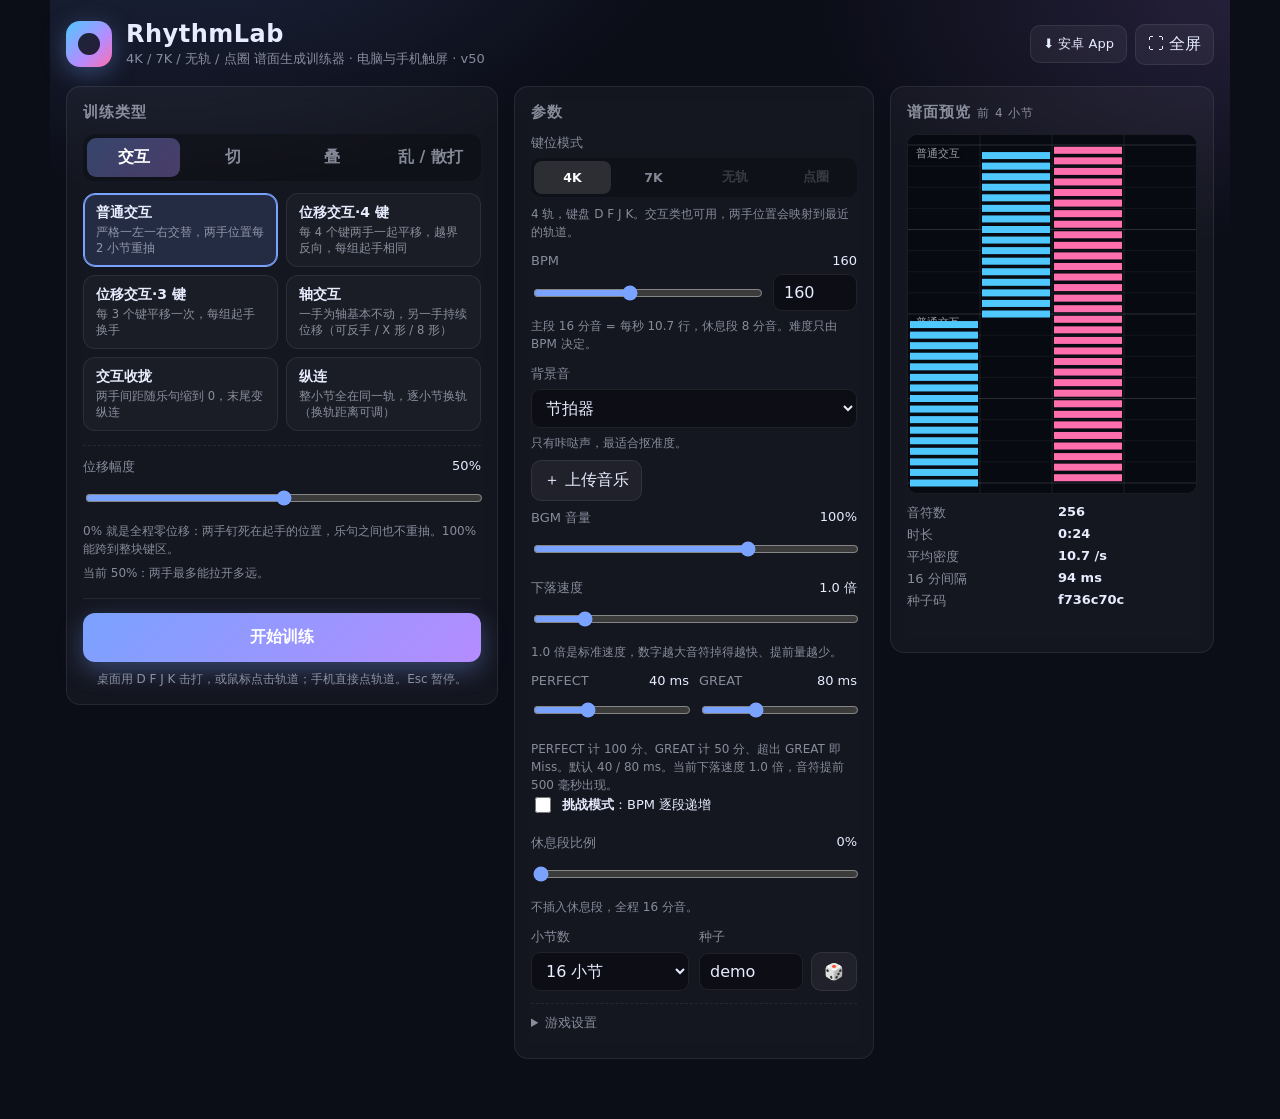
==== index.html @ 2246831f "上传音乐卡在「正在解码」：解码加超时与离线上下文兜底；挑战模式倍率按起始 BPM 定 - 点上传时借手势解锁 AudioContext；实时解码 5 秒无果就并行用 OfflineAudioConte" ====
<!DOCTYPE html>
<html lang="zh-CN">
<head>
  <meta charset="UTF-8" />
  <meta name="viewport" content="width=device-width, initial-scale=1, maximum-scale=1, user-scalable=no, viewport-fit=cover" />
  <meta name="apple-mobile-web-app-capable" content="yes" />
  <meta name="mobile-web-app-capable" content="yes" />
  <meta name="theme-color" content="#0b0d17" />
  <title>RhythmLab · 音游模拟器</title>
  <link rel="icon" href="data:image/svg+xml,%3Csvg xmlns=%27http://www.w3.org/2000/svg%27 viewBox=%270 0 64 64%27%3E%3Cdefs%3E%3ClinearGradient id=%27g%27 x1=%270%27 y1=%270%27 x2=%271%27 y2=%271%27%3E%3Cstop offset=%270%27 stop-color=%27%234fc8ff%27/%3E%3Cstop offset=%271%27 stop-color=%27%23ff6fae%27/%3E%3C/linearGradient%3E%3C/defs%3E%3Crect width=%2764%27 height=%2764%27 rx=%2716%27 fill=%27url(%23g)%27/%3E%3Ccircle cx=%2732%27 cy=%2732%27 r=%2712%27 fill=%27%230b0d17%27/%3E%3C/svg%3E" />
  <link rel="manifest" href="manifest.webmanifest" />
  <link rel="apple-touch-icon" href="icons/apple-touch-icon.png" />
  <meta name="apple-mobile-web-app-status-bar-style" content="black-translucent" />
  <link rel="stylesheet" href="css/style.css?v=50" />
</head>
<body>
  <!-- 设置页 -->
  <main id="setup" class="screen">
    <header class="hero">
      <div class="brand">
        <span class="logo"></span>
        <div>
          <h1>RhythmLab</h1>
          <p>4K / 7K / 无轨 / 点圈 谱面生成训练器 · 电脑与手机触屏 · <span id="buildTag">v-</span></p>
        </div>
      </div>
      <div class="hero-actions">
        <a id="btnApk" class="ghost" href="RhythmLab-v49.apk" download>⬇ 安卓 App</a>
        <button id="btnFullscreen" class="ghost" title="全屏">⛶ 全屏</button>
      </div>
    </header>

    <div class="layout">
      <section class="panel">
        <h2>训练类型</h2>
        <div class="tabs" id="groupTabs">
          <button data-group="trill" class="tab active">交互</button>
          <button data-group="stream" class="tab">切</button>
          <button data-group="jack" class="tab">叠</button>
          <button data-group="chaos" class="tab">乱 / 散打</button>
        </div>
        <div id="presetGrid" class="preset-grid"></div>

        <div id="optTrill" class="subopts">
          <div class="field">
            <label>位移幅度 <output id="shiftAmountOut">50%</output></label>
            <input type="range" id="shiftAmount" min="0" max="1" step="0.05" value="0.5" />
            <p class="hint">0% 就是全程零位移：两手钉死在起手的位置，乐句之间也不重抽。100% 能跨到整块键区。</p>
            <p class="hint" id="shiftHint"></p>
          </div>
          <div class="field" id="axisOpts">
            <label>轴手（反手）</label>
            <div class="seg" id="axisHand">
              <button data-v="left" class="active">左手为轴</button>
              <button data-v="right">右手为轴</button>
              <button data-v="alt">每乐句交替</button>
            </div>
            <label>轴交互样式</label>
            <div class="seg" id="axisStyle">
              <button data-v="tri" class="active">三角往返</button>
              <button data-v="x">X 形（跨手）</button>
              <button data-v="8">8 形（跨手）</button>
            </div>
          </div>
        </div>

        <div id="optMixed" class="subopts">
          <div class="field">
            <label>花样比例 <output id="fancyRatioOut">35%</output></label>
            <input type="range" id="fancyRatio" min="0" max="0.7" step="0.05" value="0.35" />
            <p class="hint">散打以「乱」为底，其余乐句从下面的花样池里随机抽。</p>
          </div>
          <div class="mixed-head">
            <label>花样池（每 2 小节可能换一次）</label>
            <div>
              <button class="link" id="mixAll">全选</button>
              <button class="link" id="mixNone">清空</button>
            </div>
          </div>
          <div id="mixedPool" class="mixed-pool"></div>
        </div>

        <div class="start-block">
          <button id="btnStart" class="primary">开始训练</button>
          <p class="hint center" id="keyHelp"></p>
        </div>
      </section>

      <section class="panel">
        <h2>参数</h2>
        <div class="field">
          <label>键位模式</label>
          <div class="seg" id="keys">
            <button data-v="4" class="active">4K</button>
            <button data-v="7">7K</button>
            <button data-v="free" id="keyFree">无轨</button>
            <button data-v="circle" id="keyCircle">点圈</button>
          </div>
          <p class="hint" id="keysHint"></p>
          <div id="optFree" class="subopts hidden">
            <div class="field">
              <label><span id="freeSizeLabel">音符宽度 </span><output id="freeSizeOut">1/6 屏宽</output></label>
              <input type="range" id="freeSize" min="4" max="10" step="1" value="6" />
              <p class="hint" id="freeHint"></p>
            </div>
          </div>
        </div>
        <div class="field">
          <label>BPM <output id="bpmOut">160</output></label>
          <div class="row">
            <input type="range" id="bpm" min="60" max="300" step="1" value="160" />
            <input type="number" id="bpmNum" min="40" max="400" value="160" />
          </div>
          <p class="hint" id="bpmHint"></p>
        </div>
        <div class="field">
          <label>背景音</label>
          <select id="bgm"></select>
          <p class="hint" id="bgmHint"></p>
          <div class="row" style="margin-top:8px">
            <button type="button" id="btnUploadBgm" class="ghost">＋ 上传音乐</button>
            <button type="button" id="btnManageBgm" class="ghost hidden">管理我的音乐</button>
          </div>
          <!-- 不能用 display:none：部分手机浏览器会拒绝对隐藏 input 的 .click()。
               挪到视口外、留着可见性，点击才稳。 -->
          <input type="file" id="bgmFile" accept="audio/*" class="offscreen" />
          <p class="hint" id="bgmUploadHint"></p>
          <div id="myBgmList" class="my-bgm hidden"></div>
          <label style="margin-top:8px">BGM 音量 <output id="bgmVolumeOut">100%</output></label>
          <input type="range" id="bgmVolume" min="0" max="1.5" step="0.05" value="1" />
        </div>
        <div class="field">
          <label>下落速度 <output id="speedOut">1.0 倍</output></label>
          <input type="range" id="speed" min="0.5" max="4" step="0.1" value="1" />
          <p class="hint">1.0 倍是标准速度，数字越大音符掉得越快、提前量越少。</p>
        </div>
        <div class="field two">
          <div>
            <label>PERFECT <output id="perfectMsOut">40 ms</output></label>
            <input type="range" id="perfectMs" min="10" max="100" step="5" value="40" />
          </div>
          <div>
            <label>GREAT <output id="greatMsOut">80 ms</output></label>
            <input type="range" id="greatMs" min="20" max="200" step="5" value="80" />
          </div>
        </div>
        <p class="hint" id="judgeHint"></p>
        <div class="field checks" style="grid-template-columns:1fr">
          <label class="check"><input type="checkbox" id="challenge" /><span><b>挑战模式</b>：BPM 逐段递增</span></label>
        </div>
        <div id="optChallenge" class="subopts challenge-box">
          <div class="field two">
            <div>
              <label>目标 BPM</label>
              <input type="number" id="bpmEnd" min="40" max="400" value="200" />
            </div>
            <div>
              <label>每次 +</label>
              <input type="number" id="rampStep" min="1" max="50" value="5" />
            </div>
          </div>
          <div class="field">
            <label>每几小节提速一次 <output id="rampMeasuresOut">4 小节</output></label>
            <input type="range" id="rampMeasures" min="1" max="16" step="1" value="4" />
          </div>
          <p class="hint" id="challengeHint"></p>
        </div>
        <div class="field">
          <label>休息段比例 <output id="restOut">0%</output></label>
          <input type="range" id="restRatio" min="0" max="0.5" step="0.05" value="0" />
          <p class="hint" id="restHint"></p>
        </div>
        <div class="field two">
          <div>
            <label>小节数</label>
            <select id="measures">
              <option value="8">8 小节</option>
              <option value="16" selected>16 小节</option>
              <option value="32">32 小节</option>
              <option value="64">64 小节</option>
            </select>
          </div>
          <div>
            <label>种子</label>
            <div class="row">
              <input type="text" id="seed" value="demo" maxlength="24" />
              <button id="btnSeed" class="ghost" title="随机种子">🎲</button>
            </div>
          </div>
        </div>

        <details class="adv">
          <summary>游戏设置</summary>
          <div class="field">
            <label>判定线高度 <output id="judgeYOut">80%</output></label>
            <input type="range" id="judgeY" min="0.5" max="0.92" step="0.01" value="0.8" />
          </div>
          <div class="field">
            <label>渲染分辨率上限 <output id="maxDprOut">2.0x</output></label>
            <input type="range" id="maxDpr" min="1" max="3" step="0.25" value="2" />
            <p class="hint">手机屏幕像素密度常到 3 倍，填满一帧很吃力。降到 2 几乎看不出差别，
              但能明显减少掉帧——掉帧期间系统会直接丢掉排队的触摸。连续卡顿时会自动再降一档。</p>
          </div>
          <div class="field">
            <label>轨道左右留白 <output id="edgeMarginOut">48 px</output></label>
            <input type="range" id="edgeMargin" min="0" max="160" step="4" value="48" />
            <p class="hint">安卓手势导航会吃掉屏幕最边上约 20~30px 的触摸。留白把最外侧轨道让开这条带，
              留白区内点击仍然算最外侧轨，只是不摆音符。</p>
          </div>
          <div class="field">
            <label>轨道判定余量 <output id="laneSlackPxOut">12 px</output></label>
            <input type="range" id="laneSlackPx" min="0" max="30" step="2" value="12" />
            <p class="hint">落点越过轨道边线这么多像素内仍算这一轨，而且只在本轨确实没音符可打时才生效。
              设 0 就是严格只认按到的那一轨。</p>
          </div>
          <div class="field">
            <label>判定偏移 <output id="offsetOut">0 ms</output></label>
            <input type="range" id="offsetMs" min="-120" max="120" step="1" value="0" />
            <p class="hint">结果页显示平均偏差：若总是 LATE +30ms，可把偏移设为 +30。</p>
          </div>
          <div class="field">
            <label>音量 <output id="volumeOut">80%</output></label>
            <input type="range" id="volume" min="0" max="1" step="0.05" value="0.8" />
          </div>
          <div class="field checks">
            <label class="check"><input type="checkbox" id="metroOverlay" /> 叠加节拍器</label>
            <label class="check"><input type="checkbox" id="hitSound" checked /> 打击音</label>
            <label class="check"><input type="checkbox" id="handColors" checked /> 左右手颜色区分</label>
            <label class="check"><input type="checkbox" id="showErrorBar" checked /> 误差条</label>
            <label class="check"><input type="checkbox" id="autoFullscreen" checked /> 开始时自动全屏</label>
            <label class="check"><input type="checkbox" id="lowLatency" checked /> 低延迟画布（部分设备会卡顿）</label>
            <label class="check"><input type="checkbox" id="minimalFx" /> 极简画面（去掉拍线与特效）</label>
            <label class="check"><input type="checkbox" id="missOnEmpty" /> 空打判 Miss（断连）</label>
            <label class="check"><input type="checkbox" id="autoplay" /> 自动演奏（观摩）</label>
          </div>
        </details>
      </section>

      <section class="panel preview-panel">
        <h2>谱面预览 <span class="muted">前 4 小节</span></h2>
        <canvas id="preview" width="300" height="360"></canvas>
        <div class="stats" id="stats"></div>
        <div class="warn" id="warnings"></div>
      </section>
    </div>
  </main>

  <!-- 上传后的节拍确认：节拍器叠在音乐上，对不上就手动调 -->
  <div id="bgmConfirm" class="overlay hidden">
    <div class="card">
      <h2>确认节拍</h2>
      <p class="muted" id="bgmcName"></p>
      <p class="hint">节拍器会叠在音乐上。听着对不上就调下面两项，调到咔哒声正好落在鼓点上。</p>
      <div class="field">
        <label>BPM <output id="bgmcBpmOut">120</output></label>
        <div class="row">
          <button type="button" class="ghost" id="bgmcHalf">÷2</button>
          <input type="range" id="bgmcBpm" min="40" max="240" step="0.1" value="120" />
          <button type="button" class="ghost" id="bgmcDouble">×2</button>
        </div>
      </div>
      <div class="field">
        <label>起拍点 <output id="bgmcOffOut">0 ms</output></label>
        <input type="range" id="bgmcOff" min="0" max="2000" step="5" value="0" />
        <p class="hint">第一拍落在音乐的第几毫秒。</p>
      </div>
      <div class="btns">
        <button type="button" id="bgmcPlay" class="ghost">▶ 试听</button>
        <button type="button" id="bgmcSave" class="primary">保存并使用</button>
        <button type="button" id="bgmcCancel" class="ghost">取消</button>
      </div>
    </div>
  </div>

  <!-- 游戏页 -->
  <div id="play" class="screen hidden">
    <canvas id="game"></canvas>
    <!-- 安卓 Chrome 只有全屏时才允许锁方向，iOS 压根不支持。锁不上就挡在这儿，
         让人自己转过来，而不是在竖屏下打一局别扭的。 -->
    <div id="rotateGate" class="rotate-gate hidden">
      <div>
        <div class="rotate-icon">⟳</div>
        <b>请把手机横过来</b>
        <p>无轨与多轨都按横屏排布，竖屏下轨道会窄到点不准。</p>
      </div>
    </div>
    <button id="btnPause" class="pause-btn" title="暂停">❚❚</button>
    <div id="pauseOverlay" class="overlay hidden">
      <div class="card">
        <h2>已暂停</h2>
        <button id="btnResume" class="primary">继续</button>
        <button id="btnRestart" class="ghost">重新开始</button>
        <button id="btnQuit" class="ghost">返回设置</button>
      </div>
    </div>
    <div id="resultOverlay" class="overlay hidden">
      <div class="card result">
        <h2 id="resTitle">结果</h2>
        <div class="score" id="resScore">0000000</div>
        <div class="acc" id="resAcc">0.00%</div>
        <div class="counts">
          <div class="c perfect"><span>PERFECT</span><b id="resP">0</b></div>
          <div class="c great"><span>GREAT</span><b id="resG">0</b></div>
          <div class="c miss"><span>MISS</span><b id="resM">0</b></div>
        </div>
        <div class="meta" id="resMeta"></div>
        <canvas id="resChart" width="320" height="90"></canvas>
        <div class="btns">
          <button id="btnAgain" class="primary">再来一次</button>
          <button id="btnNewSeed" class="ghost">换个种子</button>
          <button id="btnBack" class="ghost">返回设置</button>
        </div>
      </div>
    </div>
  </div>

  <script src="js/rng.js?v=50"></script>
  <script src="js/generator.js?v=50"></script>
  <script src="js/bgm.js?v=50"></script>
  <script src="js/bgmuser.js?v=50"></script>
  <script src="js/audio.js?v=50"></script>
  <script src="js/game.js?v=50"></script>
  <script src="js/ui.js?v=50"></script>
  <script>
  /* 装到桌面后离线可玩；原生壳里不注册（资源本来就在本地） */
  if ('serviceWorker' in navigator && !window.__RHYTHMLAB_NATIVE__ && location.protocol === 'https:') {
    window.addEventListener('load', () => {
      navigator.serviceWorker.register('sw.js').catch(() => {});
    });
  }
  </script>
  <script>
  /* 版本自检：页面与脚本必须同一版本，且初始化要真的跑完。
     不一致多半是浏览器缓存错配，自动重载一次；再不行就给手动出口，而不是留个点不动的死页面。 */
  (function () {
    var WANT = '50';
    var MG = window.MG || {};
    var bad = MG.BUILD !== WANT ? '脚本版本与页面不一致（缓存错配）' : (MG.READY ? '' : '初始化未完成');
    if (!bad) { try { sessionStorage.removeItem('mg_heal'); } catch (e) {} return; }
    var healed = false;
    try { healed = sessionStorage.getItem('mg_heal') === '1'; } catch (e) {}
    if (!healed) {
      try { sessionStorage.setItem('mg_heal', '1'); } catch (e) {}
      location.replace(location.pathname + '?r=' + Date.now());
      return;
    }
    var box = document.createElement('div');
    box.style.cssText = 'position:fixed;left:0;right:0;top:0;z-index:999;background:#2a1020;color:#ffd9e2;'
      + 'padding:14px 16px;font:14px/1.6 system-ui,sans-serif;text-align:center';
    box.innerHTML = '页面没能正常启动（' + bad + '）。'
      + '<button id="mgReset" style="margin-left:10px;padding:6px 12px;border-radius:8px;border:0;'
      + 'background:#7aa2ff;color:#fff;cursor:pointer">清除本地设置并重载</button>';
    document.body.appendChild(box);
    document.getElementById('mgReset').onclick = function () {
      try { localStorage.clear(); sessionStorage.clear(); } catch (e) {}
      location.replace(location.pathname + '?r=' + Date.now());
    };
  })();
  </script>
</body>
</html>
---- css/style.css ----
:root {
  --bg: #0b0d17;
  --bg2: #121527;
  --panel: rgba(255, 255, 255, 0.04);
  --panel-border: rgba(255, 255, 255, 0.08);
  --text: #e8ecff;
  --muted: rgba(232, 236, 255, 0.55);
  --accent: #7aa2ff;
  --accent2: #b58cff;
  --left: #4fc8ff;
  --right: #ff6fae;
  --perfect: #ffd75e;
  --great: #5ee8b0;
  --miss: #ff5c7a;
  --radius: 14px;
}

* { box-sizing: border-box; }
html, body {
  margin: 0; padding: 0;
  -webkit-tap-highlight-color: transparent;
  background: var(--bg);
  color: var(--text);
  font-family: "Segoe UI", "PingFang SC", "Noto Sans SC", "Microsoft YaHei", system-ui, sans-serif;
  -webkit-text-size-adjust: 100%;
  overscroll-behavior: none;
}
body { min-height: 100vh; }
/* 游戏中锁住页面：避免手机地址栏收放导致视口变化、判定线跳动 */
body.playing { position: fixed; inset: 0; width: 100%; height: 100%; overflow: hidden; }
button, input, select { font: inherit; color: inherit; }
h1, h2, h3 { margin: 0; font-weight: 700; }
.hidden { display: none !important; }
/* 仍然参与布局、仍然可点，只是看不见：display:none 的 <input type=file>
   在一些手机浏览器上 .click() 是无效的 */
.offscreen {
  position: absolute; width: 1px; height: 1px; padding: 0; margin: -1px;
  overflow: hidden; clip: rect(0 0 0 0); white-space: nowrap; border: 0; opacity: 0;
}
.muted { color: var(--muted); font-weight: 400; font-size: 0.8em; }

/* ---------- 设置页 ---------- */
#setup {
  max-width: 1180px;
  margin: 0 auto;
  padding: 20px 16px 60px;
  padding-top: max(20px, env(safe-area-inset-top));
  background:
    radial-gradient(900px 500px at 10% -10%, rgba(122, 162, 255, 0.18), transparent 60%),
    radial-gradient(700px 400px at 100% 0%, rgba(181, 140, 255, 0.15), transparent 60%);
}
.hero { display: flex; align-items: center; justify-content: space-between; gap: 12px; margin-bottom: 18px; }
.brand { display: flex; align-items: center; gap: 14px; }
.logo {
  width: 46px; height: 46px; border-radius: 14px;
  background: linear-gradient(135deg, var(--left), var(--accent2) 60%, var(--right));
  box-shadow: 0 6px 24px rgba(122, 162, 255, 0.35);
  position: relative;
}
.logo::after {
  content: ""; position: absolute; inset: 12px; border-radius: 50%;
  background: var(--bg); opacity: 0.85;
}
.hero h1 { font-size: 24px; letter-spacing: 0.5px; }
.hero p { margin: 2px 0 0; color: var(--muted); font-size: 13px; }

.layout { display: grid; grid-template-columns: 1.2fr 1fr 0.9fr; gap: 16px; align-items: start; }
@media (max-width: 960px) { .layout { grid-template-columns: 1fr 1fr; } .preview-panel { grid-column: 1 / -1; } }
@media (max-width: 640px) { .layout { grid-template-columns: 1fr; } }

.panel {
  background: var(--panel);
  border: 1px solid var(--panel-border);
  border-radius: var(--radius);
  padding: 16px;
  backdrop-filter: blur(8px);
}
.panel h2 { font-size: 15px; margin-bottom: 12px; color: var(--muted); text-transform: uppercase; letter-spacing: 1px; }

.tabs { display: flex; gap: 6px; margin-bottom: 12px; background: rgba(0,0,0,0.25); padding: 4px; border-radius: 12px; }
.tab {
  flex: 1; border: 0; background: transparent; padding: 9px 6px; border-radius: 9px;
  color: var(--muted); cursor: pointer; transition: all .15s; font-weight: 600;
}
.tab.active { background: linear-gradient(135deg, rgba(122,162,255,0.35), rgba(181,140,255,0.35)); color: #fff; }

.preset-grid { display: grid; grid-template-columns: repeat(auto-fill, minmax(150px, 1fr)); gap: 8px; }
.preset {
  text-align: left; border: 1px solid var(--panel-border); background: rgba(255,255,255,0.03);
  border-radius: 12px; padding: 10px 12px; cursor: pointer; transition: all .15s;
}
.preset:hover { border-color: rgba(122,162,255,0.5); }
.preset.active { border-color: var(--accent); background: rgba(122,162,255,0.16); box-shadow: 0 0 0 1px var(--accent) inset; }
.preset b { display: block; font-size: 14px; margin-bottom: 3px; }
.preset small { color: var(--muted); font-size: 11.5px; line-height: 1.35; display: block; }

.subopts { margin-top: 14px; padding-top: 12px; border-top: 1px dashed var(--panel-border); }
.field { margin-bottom: 12px; }
.field label { display: flex; justify-content: space-between; font-size: 13px; color: var(--muted); margin-bottom: 6px; }
.field output { color: var(--text); font-variant-numeric: tabular-nums; }
.field.two { display: grid; grid-template-columns: 1fr 1fr; gap: 10px; }
.row { display: flex; gap: 8px; align-items: center; }
.row input[type=range] { flex: 1; }
input[type=range] { width: 100%; accent-color: var(--accent); height: 28px; }
input[type=text], input[type=number], select {
  width: 100%; background: rgba(0,0,0,0.3); border: 1px solid var(--panel-border); border-radius: 9px;
  padding: 8px 10px; outline: none;
}
input[type=number] { width: 84px; }
input:focus, select:focus { border-color: var(--accent); }
.seg { display: flex; gap: 4px; background: rgba(0,0,0,0.25); padding: 3px; border-radius: 10px; margin-bottom: 8px; }
.seg button {
  flex: 1; border: 0; background: transparent; padding: 8px 4px; border-radius: 8px; color: var(--muted);
  cursor: pointer; font-size: 12.5px; font-weight: 600;
}
.seg button.active { background: rgba(255,255,255,0.12); color: #fff; }
.seg button:disabled { opacity: 0.35; cursor: not-allowed; }
.hint { font-size: 12px; color: var(--muted); margin: 6px 0 0; line-height: 1.5; }
.hint.center { text-align: center; }
.checks { display: grid; grid-template-columns: 1fr 1fr; gap: 6px 10px; }
.check { display: flex !important; justify-content: flex-start !important; align-items: center; gap: 8px; color: var(--text) !important; cursor: pointer; }
.check input { accent-color: var(--accent); width: 16px; height: 16px; }

details.adv { margin-top: 6px; border-top: 1px dashed var(--panel-border); padding-top: 10px; }
details.adv summary { cursor: pointer; color: var(--muted); font-size: 13px; margin-bottom: 10px; user-select: none; }

.mixed-head { display: flex; justify-content: space-between; align-items: center; margin-bottom: 8px; }
.mixed-head label { font-size: 13px; color: var(--muted); }
.link { background: none; border: 0; color: var(--accent); cursor: pointer; font-size: 12.5px; padding: 2px 6px; }
.mixed-pool { display: grid; grid-template-columns: repeat(auto-fill, minmax(120px, 1fr)); gap: 4px 8px; }
.mixed-pool .grp { grid-column: 1 / -1; font-size: 11px; color: var(--muted); margin-top: 6px; letter-spacing: 1px; }
.mixed-pool label { display: flex; align-items: center; gap: 6px; font-size: 13px; cursor: pointer; }
.mixed-pool input { accent-color: var(--accent2); }

/* 我的音乐：上传曲目列表 */
.my-bgm { margin-top: 8px; border-top: 1px dashed var(--panel-border); padding-top: 6px; }
.my-bgm-row {
  display: flex; align-items: center; gap: 8px; padding: 5px 0; font-size: 13px;
  border-bottom: 1px solid rgba(255, 255, 255, 0.05);
}
.my-bgm-row span { flex: 1; overflow: hidden; text-overflow: ellipsis; white-space: nowrap; }
.my-bgm-row small { color: var(--muted); font-variant-numeric: tabular-nums; }
.my-bgm-row .link { color: var(--miss); }

.challenge-box {
  margin: 0 0 14px; padding: 12px 12px 4px; border-top: 0;
  background: rgba(181, 140, 255, 0.07);
  border: 1px solid rgba(181, 140, 255, 0.28);
  border-radius: 12px;
}
.challenge-box .hint { color: var(--accent2); }

.start-block {
  margin-top: 16px; padding-top: 14px;
  border-top: 1px solid var(--panel-border);
}
.start-block .hint { margin-top: 8px; }

.preview-panel { display: flex; flex-direction: column; }
#preview {
  width: 100%; height: 360px; border-radius: 10px; background: #080a12; border: 1px solid var(--panel-border);
}
.stats { display: grid; grid-template-columns: 1fr 1fr; gap: 4px 12px; margin: 10px 0 6px; font-size: 13px; }
.stats span { color: var(--muted); }
.stats b { font-weight: 600; font-variant-numeric: tabular-nums; }
.warn { color: #ffb86b; font-size: 12px; min-height: 1em; margin-bottom: 8px; }

button.primary {
  width: 100%; border: 0; border-radius: 12px; padding: 14px; font-weight: 700; font-size: 16px; cursor: pointer;
  background: linear-gradient(135deg, var(--accent), var(--accent2)); color: #fff;
  box-shadow: 0 8px 24px rgba(122,162,255,0.35);
  transition: transform .1s, box-shadow .1s;
}
button.primary:active { transform: translateY(1px); box-shadow: 0 4px 12px rgba(122,162,255,0.3); }
button.ghost {
  border: 1px solid var(--panel-border); background: rgba(255,255,255,0.05); color: var(--text);
  border-radius: 10px; padding: 9px 12px; cursor: pointer;
}
button.ghost:hover, a.ghost:hover { background: rgba(255,255,255,0.1); }
.hero-actions { display: flex; gap: 8px; align-items: center; }
a.ghost {
  border: 1px solid var(--panel-border); background: rgba(255,255,255,0.05); color: var(--text);
  border-radius: 10px; padding: 9px 12px; cursor: pointer; text-decoration: none; font-size: 13px;
  white-space: nowrap;
}

/* ---------- 游戏页 ---------- */
#play {
  position: fixed; inset: 0; background: var(--bg); overflow: hidden;
  touch-action: none; -webkit-user-select: none; user-select: none; -webkit-touch-callout: none;
}
/* 结束页/暂停页出现时放开手势，否则上面那条 none 会连带挡住弹层的上下滑 */
#play.overlay-open { touch-action: auto; }
#game { position: absolute; inset: 0; width: 100%; height: 100%; display: block; touch-action: none; }
/* 竖屏挡板：只在触屏设备、且方向锁没生效时出现 */
.rotate-gate {
  position: absolute; inset: 0; z-index: 20; display: flex; align-items: center; justify-content: center;
  background: var(--bg); text-align: center; padding: 24px; touch-action: none;
}
.rotate-gate b { display: block; font-size: 18px; margin-top: 14px; }
.rotate-gate p { color: var(--muted); font-size: 13px; margin: 8px 0 0; line-height: 1.6; }
.rotate-icon {
  font-size: 46px; color: var(--accent);
  display: inline-block; animation: rotate-hint 1.6s ease-in-out infinite;
}
@keyframes rotate-hint { 0%, 100% { transform: rotate(0deg); } 50% { transform: rotate(90deg); } }

.pause-btn {
  position: absolute; top: max(10px, env(safe-area-inset-top)); left: 50%; transform: translateX(-50%);
  border: 1px solid var(--panel-border); background: rgba(255,255,255,0.08); color: var(--text);
  border-radius: 999px; width: 40px; height: 28px; font-size: 11px; cursor: pointer; z-index: 5;
}
/* 结束页会比屏幕高，必须能上下滑。#play 上是 touch-action:none，
   这里要显式放开纵向拖动，否则在手机上整页锁死、根本滚不动。 */
.overlay {
  position: absolute; inset: 0; display: flex; align-items: flex-start; justify-content: center;
  background: rgba(5, 6, 12, 0.7); backdrop-filter: blur(6px); z-index: 10;
  padding: 16px; padding-top: max(16px, env(safe-area-inset-top));
  padding-bottom: max(16px, env(safe-area-inset-bottom));
  overflow-y: auto; -webkit-overflow-scrolling: touch;
  touch-action: pan-y; overscroll-behavior: contain;
}
.overlay > .card { margin: auto; }
.card {
  width: min(360px, 100%); background: var(--bg2); border: 1px solid var(--panel-border); border-radius: 18px;
  padding: 22px; display: flex; flex-direction: column; gap: 10px; text-align: center;
  box-shadow: 0 20px 60px rgba(0,0,0,0.5);
}
.card h2 { font-size: 18px; margin-bottom: 4px; }
.card.result .score { font-size: 40px; font-weight: 800; letter-spacing: 2px; font-variant-numeric: tabular-nums; }
.card.result .acc { font-size: 18px; color: var(--accent); margin-top: -8px; }
.counts { display: grid; grid-template-columns: repeat(3, 1fr); gap: 8px; margin: 6px 0; }
.counts .c { background: rgba(255,255,255,0.05); border-radius: 10px; padding: 8px 4px; }
.counts .c span { display: block; font-size: 10px; letter-spacing: 1px; color: var(--muted); }
.counts .c b { font-size: 20px; }
.counts .perfect b { color: var(--perfect); }
.counts .great b { color: var(--great); }
.counts .miss b { color: var(--miss); }
.meta { font-size: 12.5px; color: var(--muted); line-height: 1.7; }
#resChart { width: 100%; height: 90px; border-radius: 8px; background: rgba(0,0,0,0.3); }
.btns { display: flex; flex-direction: column; gap: 8px; margin-top: 4px; }
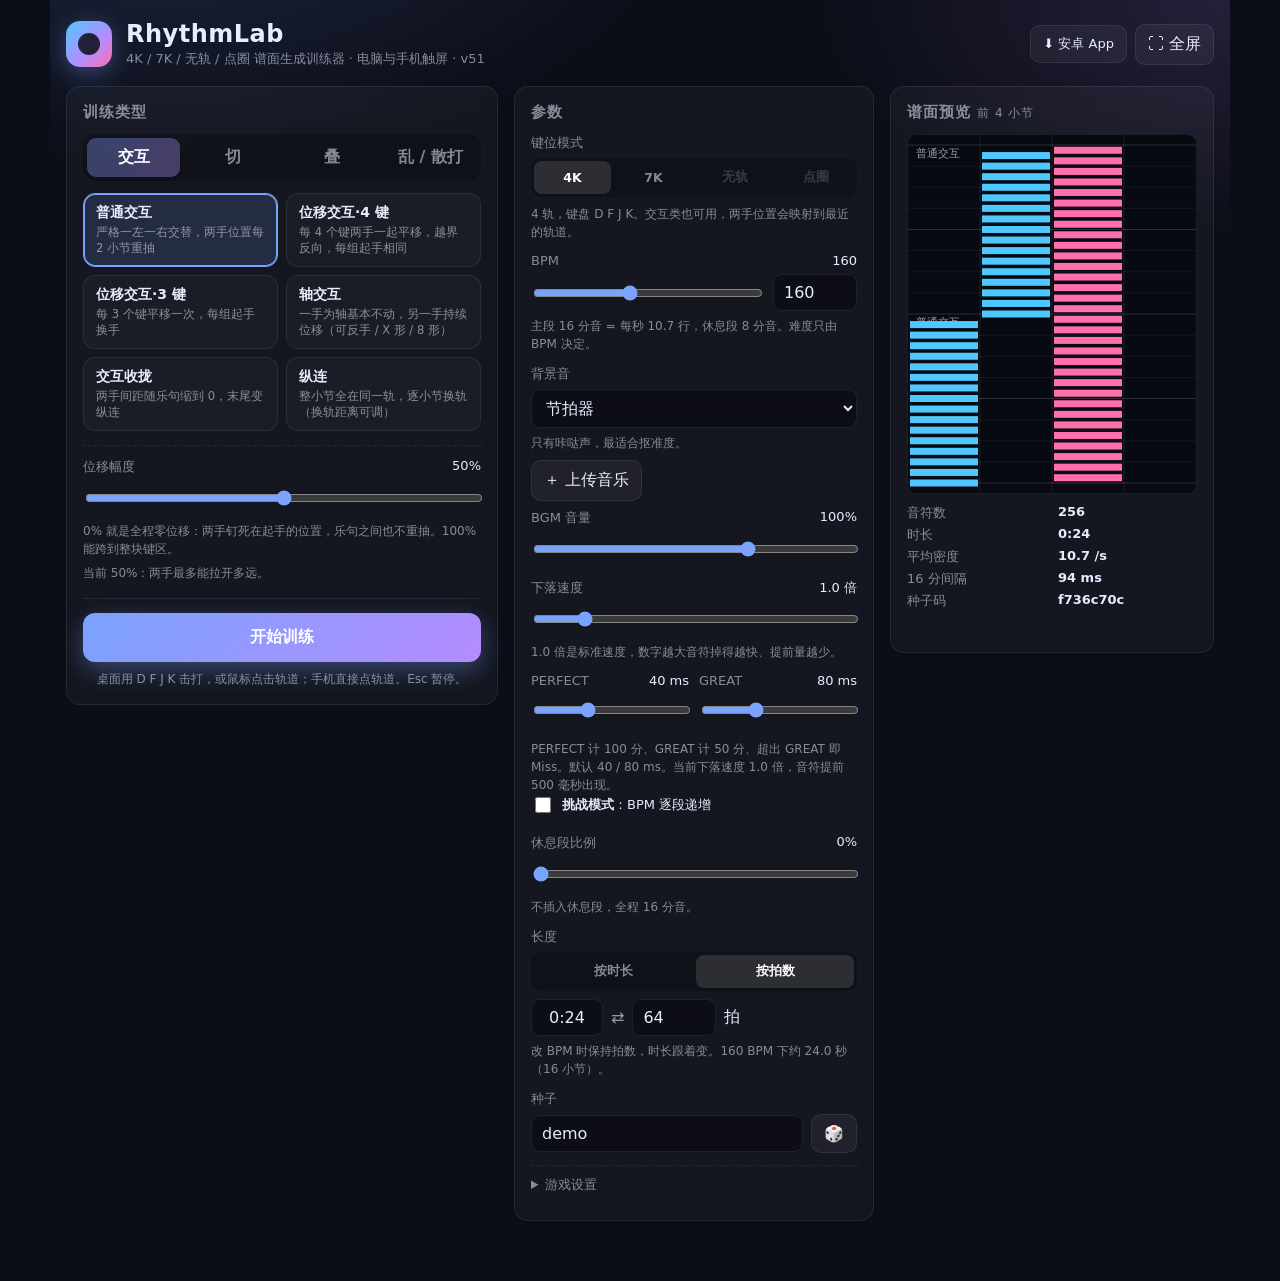
==== commit 70181e33: "长度可按时长或拍数设，两栏联动；拍数不必是 4 的倍数 生成器新增 beats：生成够用的整小节，最后一小节截到指定拍，时长与 BGM 同步截断。 「按时长 / 按拍数」决定改 BPM 时保持哪一个；" ====
--- a/index.html
+++ b/index.html
@@ -11,7 +11,7 @@
   <link rel="manifest" href="manifest.webmanifest" />
   <link rel="apple-touch-icon" href="icons/apple-touch-icon.png" />
   <meta name="apple-mobile-web-app-status-bar-style" content="black-translucent" />
-  <link rel="stylesheet" href="css/style.css?v=50" />
+  <link rel="stylesheet" href="css/style.css?v=51" />
 </head>
 <body>
   <!-- 设置页 -->
@@ -170,16 +170,21 @@
           <input type="range" id="restRatio" min="0" max="0.5" step="0.05" value="0" />
           <p class="hint" id="restHint"></p>
         </div>
-        <div class="field two">
-          <div>
-            <label>小节数</label>
-            <select id="measures">
-              <option value="8">8 小节</option>
-              <option value="16" selected>16 小节</option>
-              <option value="32">32 小节</option>
-              <option value="64">64 小节</option>
-            </select>
-          </div>
+        <div class="field">
+          <label>长度</label>
+          <div class="seg" id="lenMode">
+            <button data-v="time" class="active">按时长</button>
+            <button data-v="beats">按拍数</button>
+          </div>
+          <div class="row len-row">
+            <input type="text" id="lenTime" inputmode="numeric" maxlength="6" placeholder="2:00" aria-label="时长（分:秒）" />
+            <span class="len-eq">⇄</span>
+            <input type="number" id="lenBeats" min="4" max="1024" step="1" aria-label="拍数" />
+            <span>拍</span>
+          </div>
+          <p class="hint" id="lenHint"></p>
+        </div>
+        <div class="field">
           <div>
             <label>种子</label>
             <div class="row">
@@ -314,13 +319,13 @@
     </div>
   </div>
 
-  <script src="js/rng.js?v=50"></script>
-  <script src="js/generator.js?v=50"></script>
-  <script src="js/bgm.js?v=50"></script>
-  <script src="js/bgmuser.js?v=50"></script>
-  <script src="js/audio.js?v=50"></script>
-  <script src="js/game.js?v=50"></script>
-  <script src="js/ui.js?v=50"></script>
+  <script src="js/rng.js?v=51"></script>
+  <script src="js/generator.js?v=51"></script>
+  <script src="js/bgm.js?v=51"></script>
+  <script src="js/bgmuser.js?v=51"></script>
+  <script src="js/audio.js?v=51"></script>
+  <script src="js/game.js?v=51"></script>
+  <script src="js/ui.js?v=51"></script>
   <script>
   /* 装到桌面后离线可玩；原生壳里不注册（资源本来就在本地） */
   if ('serviceWorker' in navigator && !window.__RHYTHMLAB_NATIVE__ && location.protocol === 'https:') {
@@ -333,7 +338,7 @@
   /* 版本自检：页面与脚本必须同一版本，且初始化要真的跑完。
      不一致多半是浏览器缓存错配，自动重载一次；再不行就给手动出口，而不是留个点不动的死页面。 */
   (function () {
-    var WANT = '50';
+    var WANT = '51';
     var MG = window.MG || {};
     var bad = MG.BUILD !== WANT ? '脚本版本与页面不一致（缓存错配）' : (MG.READY ? '' : '初始化未完成');
     if (!bad) { try { sessionStorage.removeItem('mg_heal'); } catch (e) {} return; }
--- a/css/style.css
+++ b/css/style.css
@@ -239,3 +239,9 @@
 .meta { font-size: 12.5px; color: var(--muted); line-height: 1.7; }
 #resChart { width: 100%; height: 90px; border-radius: 8px; background: rgba(0,0,0,0.3); }
 .btns { display: flex; flex-direction: column; gap: 8px; margin-top: 4px; }
+
+/* 长度：时长 ⇄ 拍数 */
+.len-row #lenTime { width: 72px; text-align: center; }
+.len-row #lenBeats { width: 84px; }
+.len-row .len-eq { opacity: 0.6; }
+.len-row input:disabled { opacity: 0.5; }
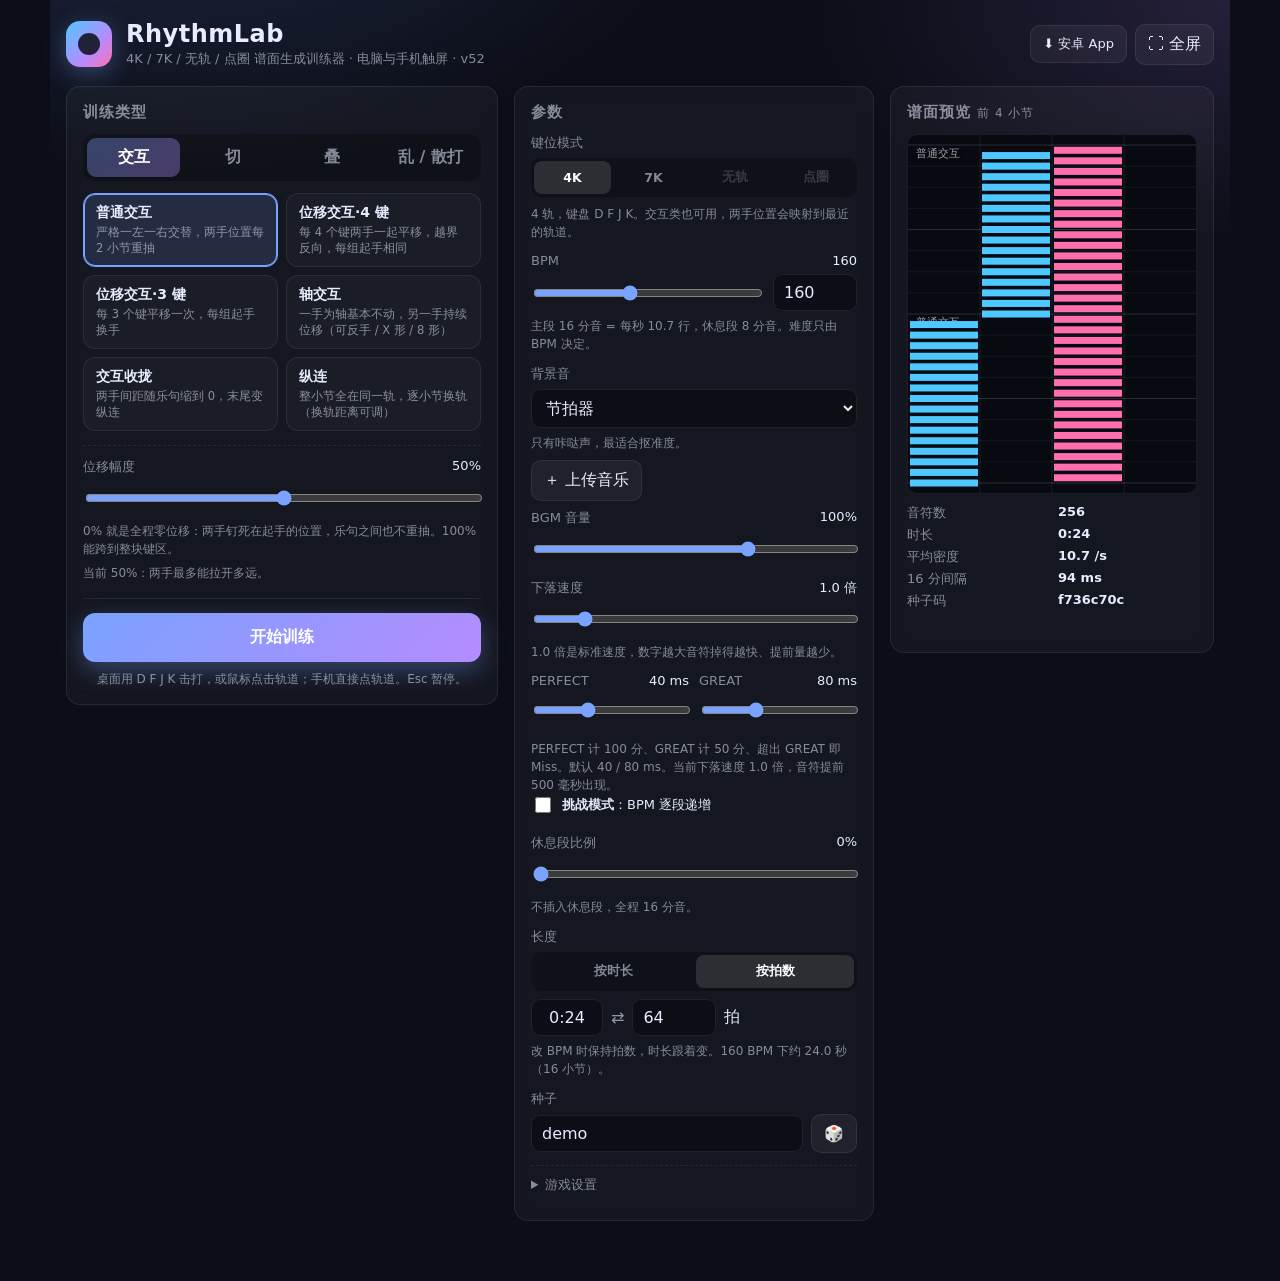
==== commit fe0cc21f: "确认节拍：BPM 改成 ±1/±10 步进并可直接输入；新增试听位置 去掉 ÷2 ×2。试听可从整首任意位置开始，节拍器仍以起拍点为原点对齐； 试听中改参数会按新参数自动重放。  Co-Authore" ====
--- a/index.html
+++ b/index.html
@@ -11,7 +11,7 @@
   <link rel="manifest" href="manifest.webmanifest" />
   <link rel="apple-touch-icon" href="icons/apple-touch-icon.png" />
   <meta name="apple-mobile-web-app-status-bar-style" content="black-translucent" />
-  <link rel="stylesheet" href="css/style.css?v=51" />
+  <link rel="stylesheet" href="css/style.css?v=52" />
 </head>
 <body>
   <!-- 设置页 -->
@@ -258,16 +258,24 @@
       <p class="hint">节拍器会叠在音乐上。听着对不上就调下面两项，调到咔哒声正好落在鼓点上。</p>
       <div class="field">
         <label>BPM <output id="bgmcBpmOut">120</output></label>
-        <div class="row">
-          <button type="button" class="ghost" id="bgmcHalf">÷2</button>
-          <input type="range" id="bgmcBpm" min="40" max="240" step="0.1" value="120" />
-          <button type="button" class="ghost" id="bgmcDouble">×2</button>
-        </div>
+        <div class="row stepper">
+          <button type="button" class="ghost" data-d="-10">−10</button>
+          <button type="button" class="ghost" data-d="-1">−1</button>
+          <input type="number" id="bgmcBpmNum" min="40" max="240" step="1" value="120" inputmode="numeric" aria-label="BPM" />
+          <button type="button" class="ghost" data-d="1">+1</button>
+          <button type="button" class="ghost" data-d="10">+10</button>
+        </div>
+        <input type="range" id="bgmcBpm" min="40" max="240" step="1" value="120" />
       </div>
       <div class="field">
         <label>起拍点 <output id="bgmcOffOut">0 ms</output></label>
         <input type="range" id="bgmcOff" min="0" max="2000" step="5" value="0" />
         <p class="hint">第一拍落在音乐的第几毫秒。</p>
+      </div>
+      <div class="field">
+        <label>试听位置 <output id="bgmcPosOut">0:00</output></label>
+        <input type="range" id="bgmcPos" min="0" max="60" step="0.5" value="0" />
+        <p class="hint">拖到哪儿就从哪儿开始放，节拍器照样按上面的 BPM 和起拍点对齐，可以检查后半段有没有跑偏。</p>
       </div>
       <div class="btns">
         <button type="button" id="bgmcPlay" class="ghost">▶ 试听</button>
@@ -319,13 +327,13 @@
     </div>
   </div>
 
-  <script src="js/rng.js?v=51"></script>
-  <script src="js/generator.js?v=51"></script>
-  <script src="js/bgm.js?v=51"></script>
-  <script src="js/bgmuser.js?v=51"></script>
-  <script src="js/audio.js?v=51"></script>
-  <script src="js/game.js?v=51"></script>
-  <script src="js/ui.js?v=51"></script>
+  <script src="js/rng.js?v=52"></script>
+  <script src="js/generator.js?v=52"></script>
+  <script src="js/bgm.js?v=52"></script>
+  <script src="js/bgmuser.js?v=52"></script>
+  <script src="js/audio.js?v=52"></script>
+  <script src="js/game.js?v=52"></script>
+  <script src="js/ui.js?v=52"></script>
   <script>
   /* 装到桌面后离线可玩；原生壳里不注册（资源本来就在本地） */
   if ('serviceWorker' in navigator && !window.__RHYTHMLAB_NATIVE__ && location.protocol === 'https:') {
@@ -338,7 +346,7 @@
   /* 版本自检：页面与脚本必须同一版本，且初始化要真的跑完。
      不一致多半是浏览器缓存错配，自动重载一次；再不行就给手动出口，而不是留个点不动的死页面。 */
   (function () {
-    var WANT = '51';
+    var WANT = '52';
     var MG = window.MG || {};
     var bad = MG.BUILD !== WANT ? '脚本版本与页面不一致（缓存错配）' : (MG.READY ? '' : '初始化未完成');
     if (!bad) { try { sessionStorage.removeItem('mg_heal'); } catch (e) {} return; }
--- a/css/style.css
+++ b/css/style.css
@@ -245,3 +245,8 @@
 .len-row #lenBeats { width: 84px; }
 .len-row .len-eq { opacity: 0.6; }
 .len-row input:disabled { opacity: 0.5; }
+
+/* 确认节拍：BPM 步进 */
+.stepper { margin-bottom: 4px; }
+.stepper button { padding: 6px 0; min-width: 44px; flex: 0 0 auto; font-variant-numeric: tabular-nums; }
+.stepper input[type=number] { flex: 1; width: auto; min-width: 60px; text-align: center; }
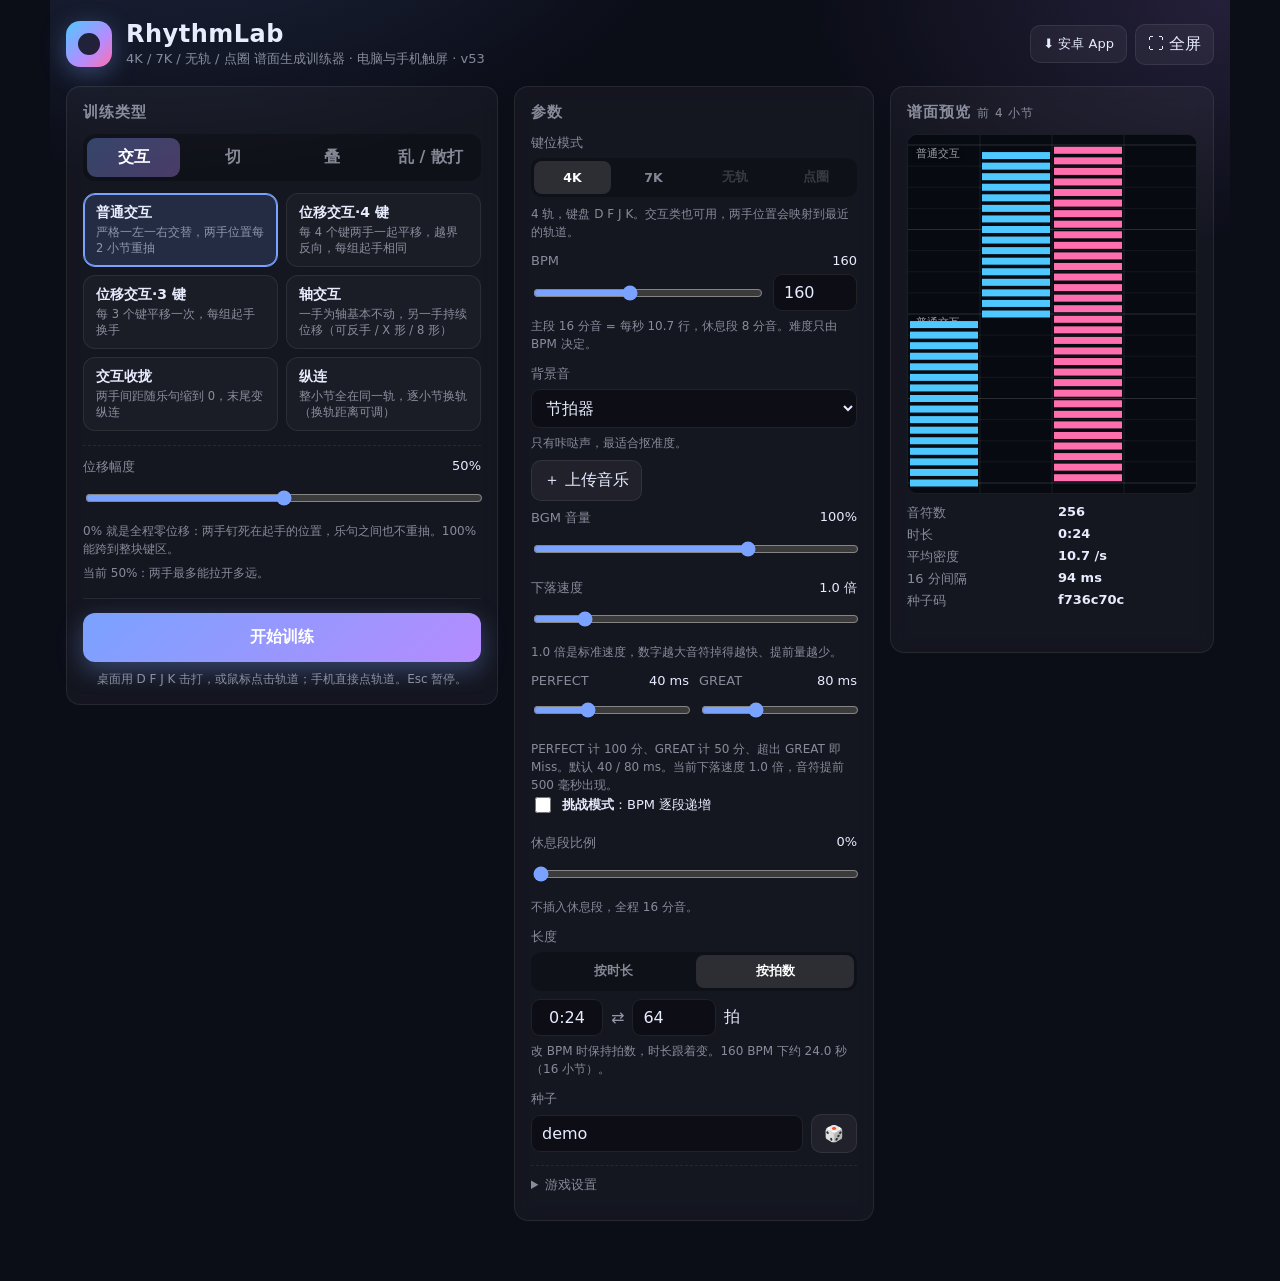
==== commit c92d7613: "修下载按钮 404；确认节拍弹窗改成钉在视口上的蒙版 - 下载链接写死 RhythmLab-v49.apk，版本号改了它没跟，deploy 的 rsync --delete 又把 v49 删了。   " ====
--- a/index.html
+++ b/index.html
@@ -11,7 +11,7 @@
   <link rel="manifest" href="manifest.webmanifest" />
   <link rel="apple-touch-icon" href="icons/apple-touch-icon.png" />
   <meta name="apple-mobile-web-app-status-bar-style" content="black-translucent" />
-  <link rel="stylesheet" href="css/style.css?v=52" />
+  <link rel="stylesheet" href="css/style.css?v=53" />
 </head>
 <body>
   <!-- 设置页 -->
@@ -25,7 +25,7 @@
         </div>
       </div>
       <div class="hero-actions">
-        <a id="btnApk" class="ghost" href="RhythmLab-v49.apk" download>⬇ 安卓 App</a>
+        <a id="btnApk" class="ghost" href="RhythmLab-v53.apk" download>⬇ 安卓 App</a>
         <button id="btnFullscreen" class="ghost" title="全屏">⛶ 全屏</button>
       </div>
     </header>
@@ -327,13 +327,13 @@
     </div>
   </div>
 
-  <script src="js/rng.js?v=52"></script>
-  <script src="js/generator.js?v=52"></script>
-  <script src="js/bgm.js?v=52"></script>
-  <script src="js/bgmuser.js?v=52"></script>
-  <script src="js/audio.js?v=52"></script>
-  <script src="js/game.js?v=52"></script>
-  <script src="js/ui.js?v=52"></script>
+  <script src="js/rng.js?v=53"></script>
+  <script src="js/generator.js?v=53"></script>
+  <script src="js/bgm.js?v=53"></script>
+  <script src="js/bgmuser.js?v=53"></script>
+  <script src="js/audio.js?v=53"></script>
+  <script src="js/game.js?v=53"></script>
+  <script src="js/ui.js?v=53"></script>
   <script>
   /* 装到桌面后离线可玩；原生壳里不注册（资源本来就在本地） */
   if ('serviceWorker' in navigator && !window.__RHYTHMLAB_NATIVE__ && location.protocol === 'https:') {
@@ -346,7 +346,7 @@
   /* 版本自检：页面与脚本必须同一版本，且初始化要真的跑完。
      不一致多半是浏览器缓存错配，自动重载一次；再不行就给手动出口，而不是留个点不动的死页面。 */
   (function () {
-    var WANT = '52';
+    var WANT = '53';
     var MG = window.MG || {};
     var bad = MG.BUILD !== WANT ? '脚本版本与页面不一致（缓存错配）' : (MG.READY ? '' : '初始化未完成');
     if (!bad) { try { sessionStorage.removeItem('mg_heal'); } catch (e) {} return; }
--- a/css/style.css
+++ b/css/style.css
@@ -250,3 +250,8 @@
 .stepper { margin-bottom: 4px; }
 .stepper button { padding: 6px 0; min-width: 44px; flex: 0 0 auto; font-variant-numeric: tabular-nums; }
 .stepper input[type=number] { flex: 1; width: auto; min-width: 60px; text-align: center; }
+
+/* 设置页上的弹窗（确认节拍）是蒙版：钉在视口上，而不是相对页面顶部。
+   用 absolute 的话页面滚到下面时弹窗在最上方，看起来像把设置挤到了它下面 */
+body > .overlay { position: fixed; }
+body.modal-open { overflow: hidden; }
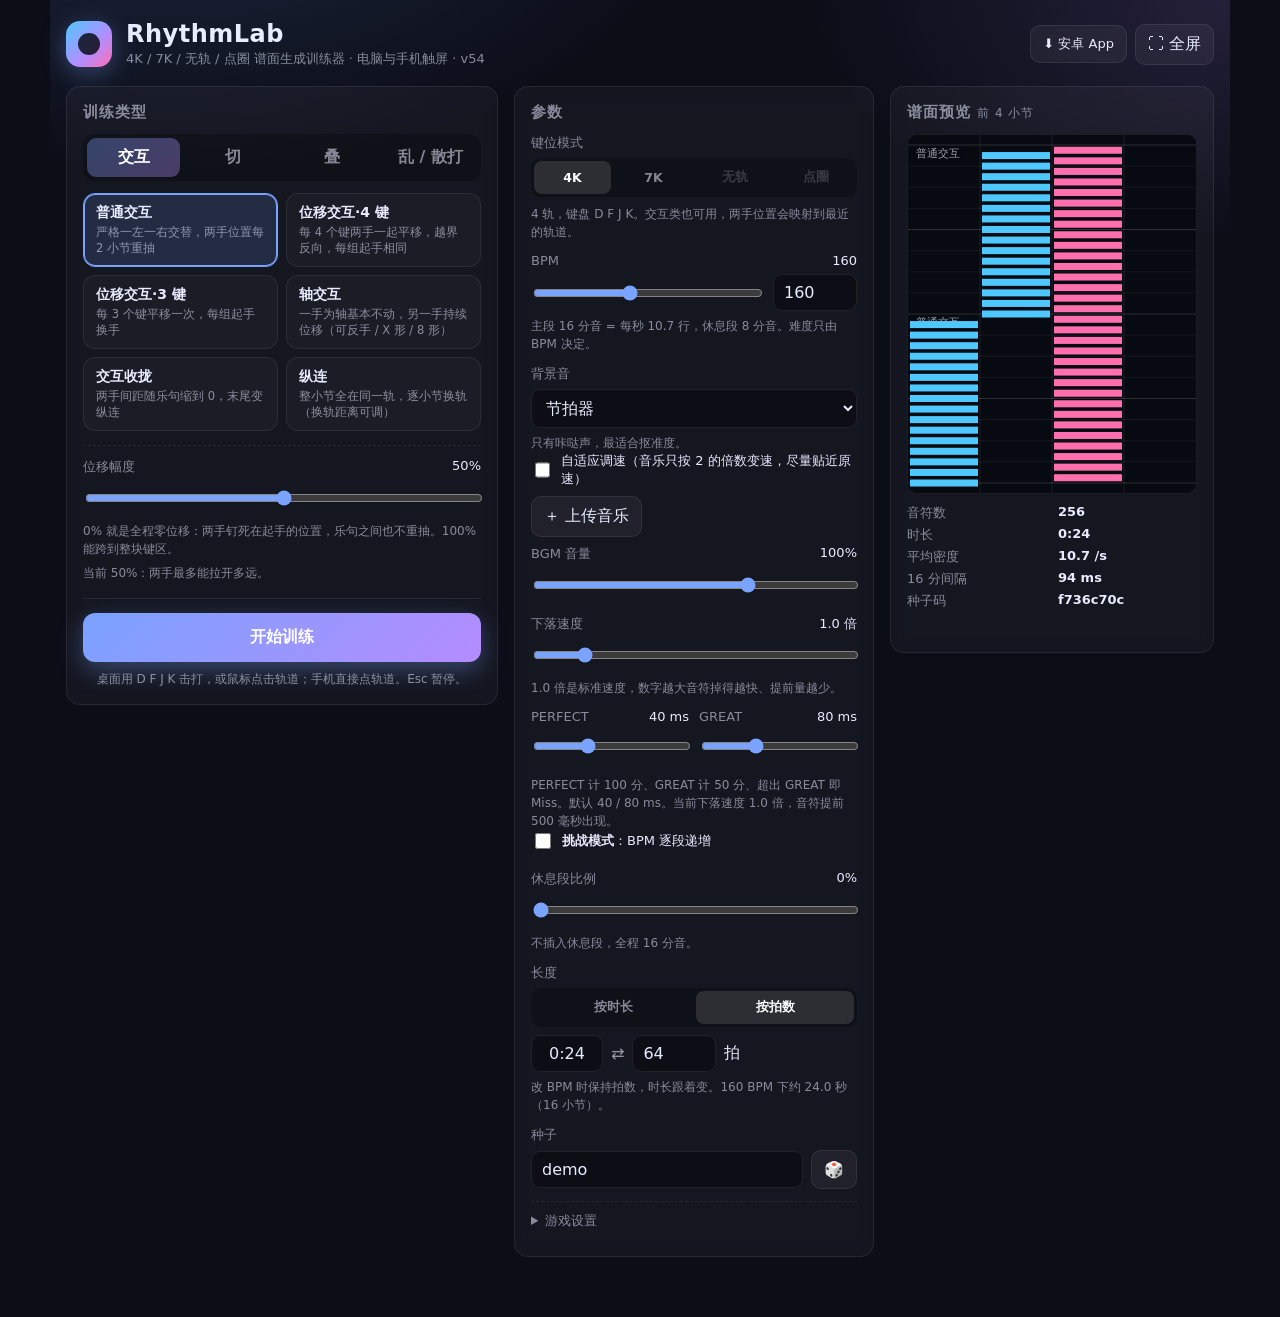
==== commit 6d4123b9: "上传音乐检测变速并自动选最长的恒速段，可手动截取；音乐默认按谱面 BPM 直接变速 - 测速改为整首分析：8 秒窗逐秒做速度图，Viterbi 求分段恒定的速度曲线（换速有固定代价，   噪声和安静段" ====
--- a/index.html
+++ b/index.html
@@ -11,7 +11,7 @@
   <link rel="manifest" href="manifest.webmanifest" />
   <link rel="apple-touch-icon" href="icons/apple-touch-icon.png" />
   <meta name="apple-mobile-web-app-status-bar-style" content="black-translucent" />
-  <link rel="stylesheet" href="css/style.css?v=53" />
+  <link rel="stylesheet" href="css/style.css?v=54" />
 </head>
 <body>
   <!-- 设置页 -->
@@ -117,6 +117,7 @@
           <label>背景音</label>
           <select id="bgm"></select>
           <p class="hint" id="bgmHint"></p>
+          <label class="check"><input type="checkbox" id="bgmAdaptive" /> 自适应调速（音乐只按 2 的倍数变速，尽量贴近原速）</label>
           <div class="row" style="margin-top:8px">
             <button type="button" id="btnUploadBgm" class="ghost">＋ 上传音乐</button>
             <button type="button" id="btnManageBgm" class="ghost hidden">管理我的音乐</button>
@@ -182,6 +183,7 @@
             <input type="number" id="lenBeats" min="4" max="1024" step="1" aria-label="拍数" />
             <span>拍</span>
           </div>
+          <button type="button" id="lenSong" class="ghost small hidden">＝ 当前歌曲的长度</button>
           <p class="hint" id="lenHint"></p>
         </div>
         <div class="field">
@@ -255,22 +257,37 @@
     <div class="card">
       <h2>确认节拍</h2>
       <p class="muted" id="bgmcName"></p>
+      <div class="field">
+        <label>速度曲线</label>
+        <canvas id="bgmcCurve" class="bgmc-curve" height="110"></canvas>
+        <p class="hint" id="bgmcSegHint"></p>
+      </div>
+      <div class="field">
+        <label>截取范围 <output id="bgmcRangeOut">0:00 – 0:00</output></label>
+        <div class="range-pair">
+          <span>起</span><input type="range" id="bgmcFrom" min="0" max="60" step="0.1" value="0" aria-label="截取起点" />
+        </div>
+        <div class="range-pair">
+          <span>止</span><input type="range" id="bgmcTo" min="0" max="60" step="0.1" value="60" aria-label="截取终点" />
+        </div>
+        <button type="button" id="bgmcRedetect" class="ghost small">在这个范围里重新测速</button>
+      </div>
       <p class="hint">节拍器会叠在音乐上。听着对不上就调下面两项，调到咔哒声正好落在鼓点上。</p>
       <div class="field">
         <label>BPM <output id="bgmcBpmOut">120</output></label>
         <div class="row stepper">
           <button type="button" class="ghost" data-d="-10">−10</button>
           <button type="button" class="ghost" data-d="-1">−1</button>
-          <input type="number" id="bgmcBpmNum" min="40" max="240" step="1" value="120" inputmode="numeric" aria-label="BPM" />
+          <input type="number" id="bgmcBpmNum" min="40" max="240" step="0.01" value="120" inputmode="decimal" aria-label="BPM" />
           <button type="button" class="ghost" data-d="1">+1</button>
           <button type="button" class="ghost" data-d="10">+10</button>
         </div>
-        <input type="range" id="bgmcBpm" min="40" max="240" step="1" value="120" />
+        <input type="range" id="bgmcBpm" min="40" max="240" step="0.01" value="120" />
       </div>
       <div class="field">
         <label>起拍点 <output id="bgmcOffOut">0 ms</output></label>
         <input type="range" id="bgmcOff" min="0" max="2000" step="5" value="0" />
-        <p class="hint">第一拍落在音乐的第几毫秒。</p>
+        <p class="hint">截取起点之后第一拍在第几毫秒（可调一整小节，用来对准重拍）。</p>
       </div>
       <div class="field">
         <label>试听位置 <output id="bgmcPosOut">0:00</output></label>
@@ -327,13 +344,13 @@
     </div>
   </div>
 
-  <script src="js/rng.js?v=53"></script>
-  <script src="js/generator.js?v=53"></script>
-  <script src="js/bgm.js?v=53"></script>
-  <script src="js/bgmuser.js?v=53"></script>
-  <script src="js/audio.js?v=53"></script>
-  <script src="js/game.js?v=53"></script>
-  <script src="js/ui.js?v=53"></script>
+  <script src="js/rng.js?v=54"></script>
+  <script src="js/generator.js?v=54"></script>
+  <script src="js/bgm.js?v=54"></script>
+  <script src="js/bgmuser.js?v=54"></script>
+  <script src="js/audio.js?v=54"></script>
+  <script src="js/game.js?v=54"></script>
+  <script src="js/ui.js?v=54"></script>
   <script>
   /* 装到桌面后离线可玩；原生壳里不注册（资源本来就在本地） */
   if ('serviceWorker' in navigator && !window.__RHYTHMLAB_NATIVE__ && location.protocol === 'https:') {
@@ -346,7 +363,7 @@
   /* 版本自检：页面与脚本必须同一版本，且初始化要真的跑完。
      不一致多半是浏览器缓存错配，自动重载一次；再不行就给手动出口，而不是留个点不动的死页面。 */
   (function () {
-    var WANT = '53';
+    var WANT = '54';
     var MG = window.MG || {};
     var bad = MG.BUILD !== WANT ? '脚本版本与页面不一致（缓存错配）' : (MG.READY ? '' : '初始化未完成');
     if (!bad) { try { sessionStorage.removeItem('mg_heal'); } catch (e) {} return; }
--- a/css/style.css
+++ b/css/style.css
@@ -255,3 +255,10 @@
    用 absolute 的话页面滚到下面时弹窗在最上方，看起来像把设置挤到了它下面 */
 body > .overlay { position: fixed; }
 body.modal-open { overflow: hidden; }
+
+/* 确认节拍：速度曲线与截取范围 */
+.bgmc-curve { width: 100%; height: 110px; display: block; border-radius: 10px; background: rgba(0,0,0,0.3); cursor: pointer; touch-action: manipulation; }
+.range-pair { display: flex; align-items: center; gap: 8px; }
+.range-pair span { font-size: 12px; color: var(--muted); width: 1.2em; }
+.range-pair input { flex: 1; }
+button.small { padding: 6px 10px; font-size: 13px; }
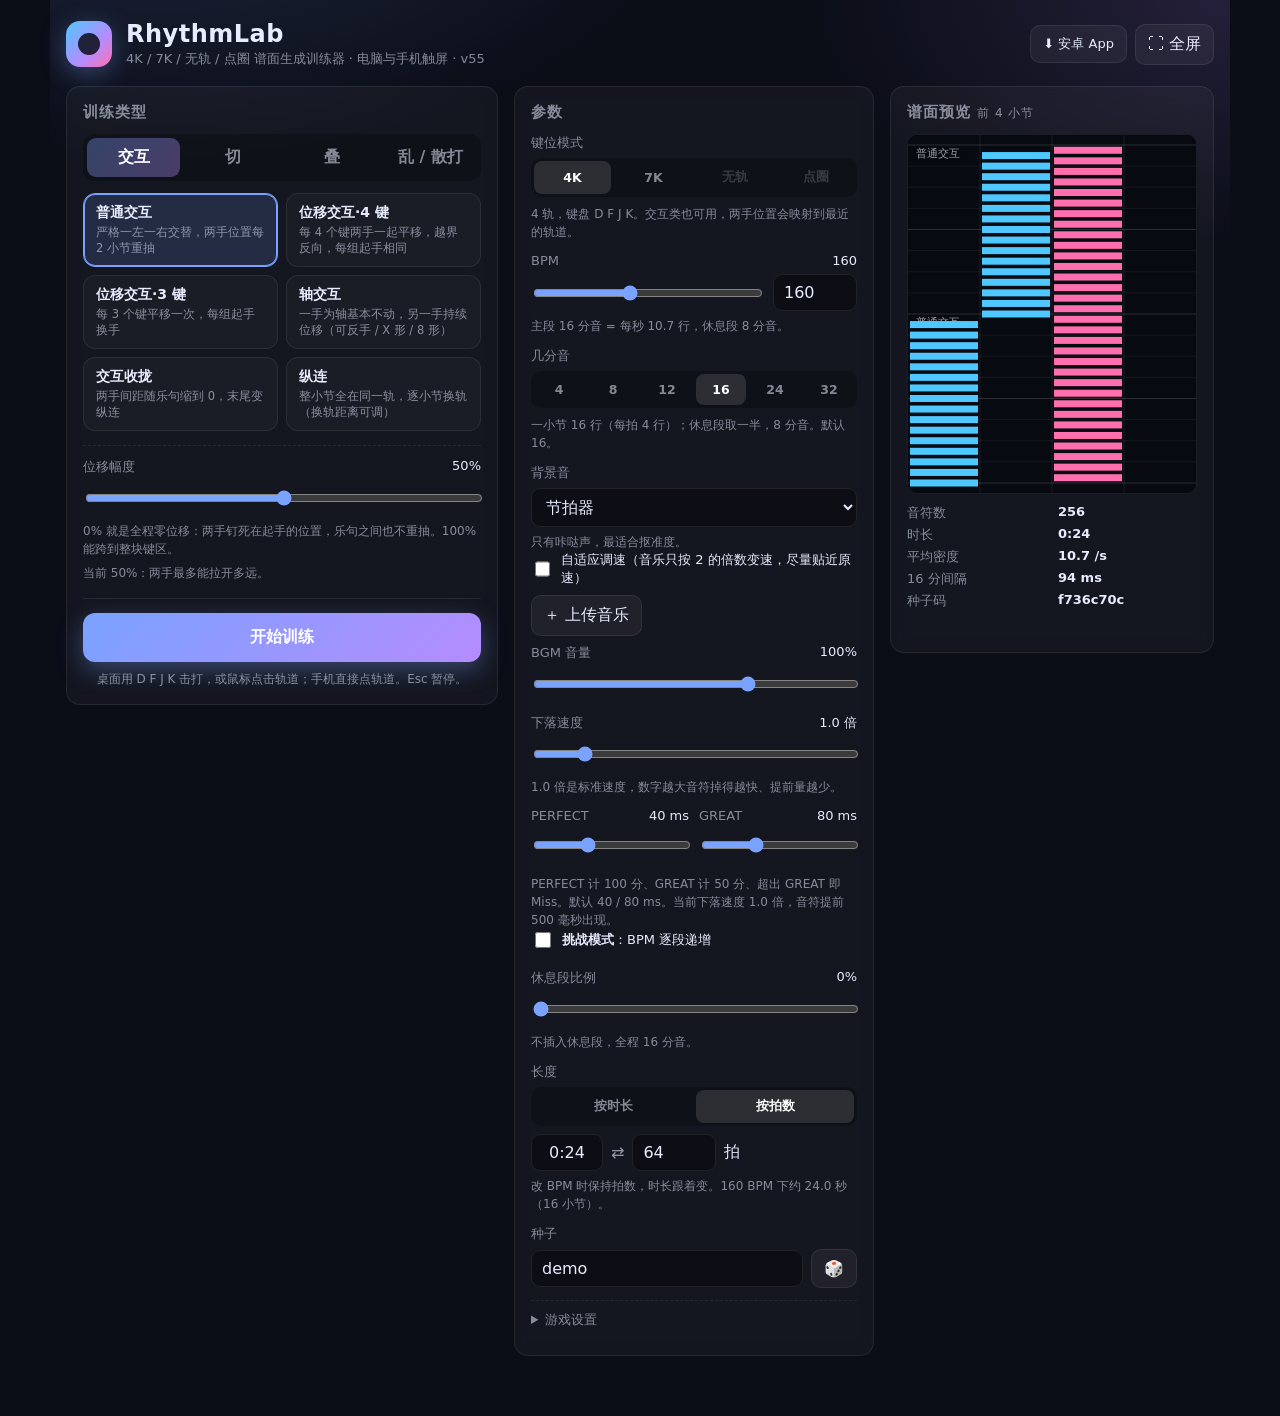
==== commit 242f5386: "可选几分音（4/8/12/16/24/32），休息段自动取一半 生成改为按「一小节几行」排，12、24 这类三连音系不必整除一拍；拍上/半拍判断按小节内位置算。 默认 16 分时种子与旧版一致（160" ====
--- a/index.html
+++ b/index.html
@@ -11,7 +11,7 @@
   <link rel="manifest" href="manifest.webmanifest" />
   <link rel="apple-touch-icon" href="icons/apple-touch-icon.png" />
   <meta name="apple-mobile-web-app-status-bar-style" content="black-translucent" />
-  <link rel="stylesheet" href="css/style.css?v=54" />
+  <link rel="stylesheet" href="css/style.css?v=55" />
 </head>
 <body>
   <!-- 设置页 -->
@@ -114,6 +114,18 @@
           <p class="hint" id="bpmHint"></p>
         </div>
         <div class="field">
+          <label>几分音</label>
+          <div class="seg" id="noteDiv">
+            <button data-v="4">4</button>
+            <button data-v="8">8</button>
+            <button data-v="12">12</button>
+            <button data-v="16" class="active">16</button>
+            <button data-v="24">24</button>
+            <button data-v="32">32</button>
+          </div>
+          <p class="hint" id="noteDivHint"></p>
+        </div>
+        <div class="field">
           <label>背景音</label>
           <select id="bgm"></select>
           <p class="hint" id="bgmHint"></p>
@@ -344,13 +356,13 @@
     </div>
   </div>
 
-  <script src="js/rng.js?v=54"></script>
-  <script src="js/generator.js?v=54"></script>
-  <script src="js/bgm.js?v=54"></script>
-  <script src="js/bgmuser.js?v=54"></script>
-  <script src="js/audio.js?v=54"></script>
-  <script src="js/game.js?v=54"></script>
-  <script src="js/ui.js?v=54"></script>
+  <script src="js/rng.js?v=55"></script>
+  <script src="js/generator.js?v=55"></script>
+  <script src="js/bgm.js?v=55"></script>
+  <script src="js/bgmuser.js?v=55"></script>
+  <script src="js/audio.js?v=55"></script>
+  <script src="js/game.js?v=55"></script>
+  <script src="js/ui.js?v=55"></script>
   <script>
   /* 装到桌面后离线可玩；原生壳里不注册（资源本来就在本地） */
   if ('serviceWorker' in navigator && !window.__RHYTHMLAB_NATIVE__ && location.protocol === 'https:') {
@@ -363,7 +375,7 @@
   /* 版本自检：页面与脚本必须同一版本，且初始化要真的跑完。
      不一致多半是浏览器缓存错配，自动重载一次；再不行就给手动出口，而不是留个点不动的死页面。 */
   (function () {
-    var WANT = '54';
+    var WANT = '55';
     var MG = window.MG || {};
     var bad = MG.BUILD !== WANT ? '脚本版本与页面不一致（缓存错配）' : (MG.READY ? '' : '初始化未完成');
     if (!bad) { try { sessionStorage.removeItem('mg_heal'); } catch (e) {} return; }
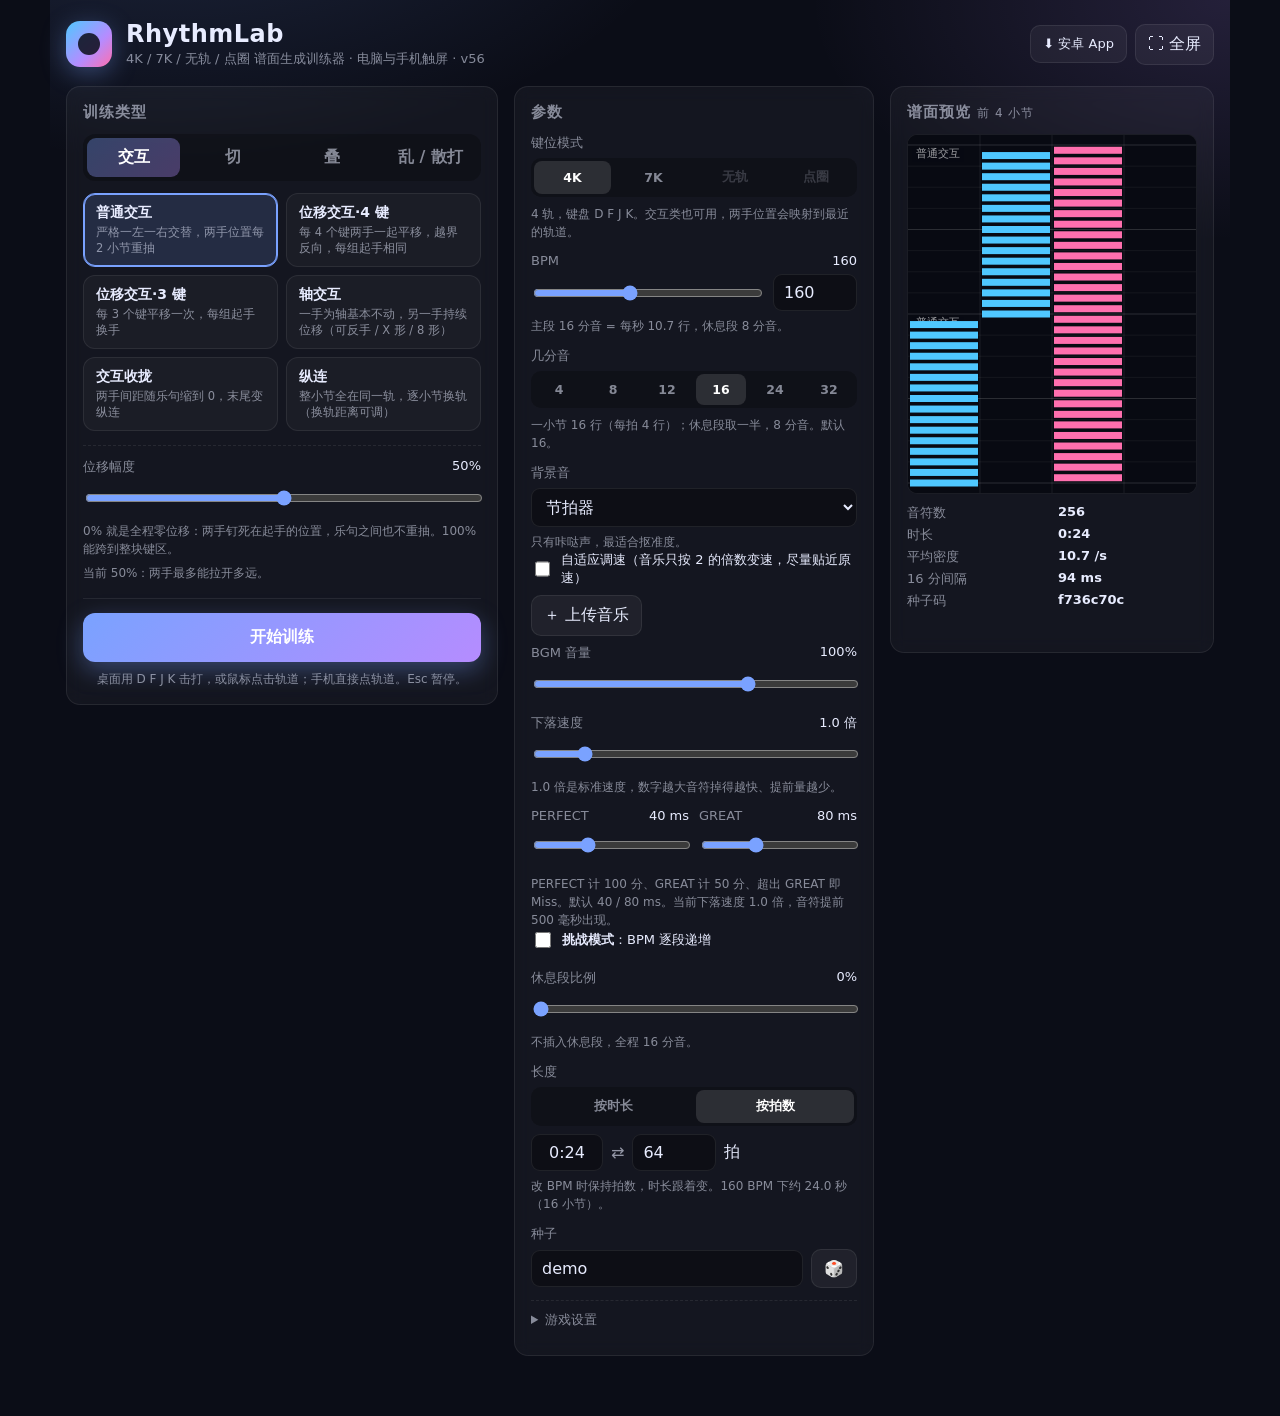
==== commit 000f2471: "「＝ 整首歌」写明截取范围与倍速；我的音乐可编辑（重新截取 / 调 BPM） 按钮本来就按截取范围和当前倍速算，但只显示拍数，看不出来；现在把 「截取哪段、按几倍速放、谱面多长」都写出来。v54 之前" ====
--- a/index.html
+++ b/index.html
@@ -11,7 +11,7 @@
   <link rel="manifest" href="manifest.webmanifest" />
   <link rel="apple-touch-icon" href="icons/apple-touch-icon.png" />
   <meta name="apple-mobile-web-app-status-bar-style" content="black-translucent" />
-  <link rel="stylesheet" href="css/style.css?v=55" />
+  <link rel="stylesheet" href="css/style.css?v=56" />
 </head>
 <body>
   <!-- 设置页 -->
@@ -356,13 +356,13 @@
     </div>
   </div>
 
-  <script src="js/rng.js?v=55"></script>
-  <script src="js/generator.js?v=55"></script>
-  <script src="js/bgm.js?v=55"></script>
-  <script src="js/bgmuser.js?v=55"></script>
-  <script src="js/audio.js?v=55"></script>
-  <script src="js/game.js?v=55"></script>
-  <script src="js/ui.js?v=55"></script>
+  <script src="js/rng.js?v=56"></script>
+  <script src="js/generator.js?v=56"></script>
+  <script src="js/bgm.js?v=56"></script>
+  <script src="js/bgmuser.js?v=56"></script>
+  <script src="js/audio.js?v=56"></script>
+  <script src="js/game.js?v=56"></script>
+  <script src="js/ui.js?v=56"></script>
   <script>
   /* 装到桌面后离线可玩；原生壳里不注册（资源本来就在本地） */
   if ('serviceWorker' in navigator && !window.__RHYTHMLAB_NATIVE__ && location.protocol === 'https:') {
@@ -375,7 +375,7 @@
   /* 版本自检：页面与脚本必须同一版本，且初始化要真的跑完。
      不一致多半是浏览器缓存错配，自动重载一次；再不行就给手动出口，而不是留个点不动的死页面。 */
   (function () {
-    var WANT = '55';
+    var WANT = '56';
     var MG = window.MG || {};
     var bad = MG.BUILD !== WANT ? '脚本版本与页面不一致（缓存错配）' : (MG.READY ? '' : '初始化未完成');
     if (!bad) { try { sessionStorage.removeItem('mg_heal'); } catch (e) {} return; }
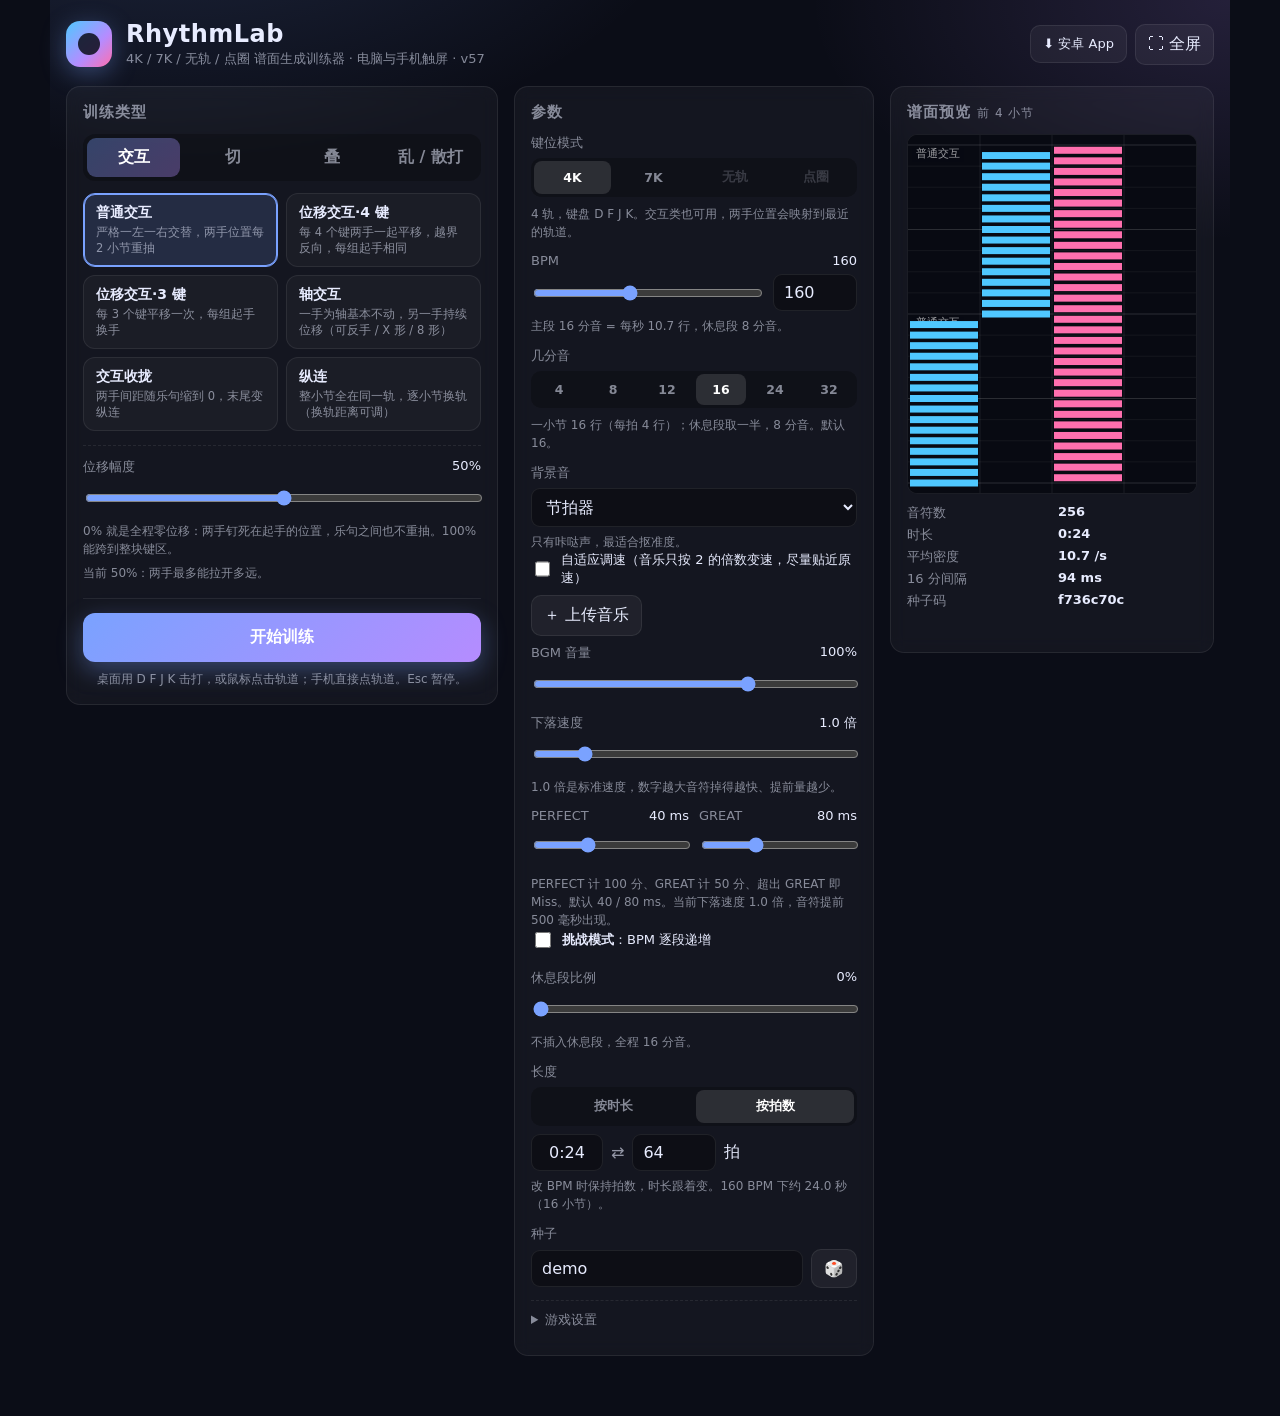
==== commit 26f0c71a: "叠里避开单纵连（单键接同列单键） 叠要求相邻行共列，上一行是单键时再抽到单键就只能落在同一列。现在这种情况升成双押（仍含上一列）， 并在候选里硬性排除「单键 = 上一行单键」。小叠 / 纵叠的单纵连从" ====
--- a/index.html
+++ b/index.html
@@ -11,7 +11,7 @@
   <link rel="manifest" href="manifest.webmanifest" />
   <link rel="apple-touch-icon" href="icons/apple-touch-icon.png" />
   <meta name="apple-mobile-web-app-status-bar-style" content="black-translucent" />
-  <link rel="stylesheet" href="css/style.css?v=56" />
+  <link rel="stylesheet" href="css/style.css?v=57" />
 </head>
 <body>
   <!-- 设置页 -->
@@ -356,13 +356,13 @@
     </div>
   </div>
 
-  <script src="js/rng.js?v=56"></script>
-  <script src="js/generator.js?v=56"></script>
-  <script src="js/bgm.js?v=56"></script>
-  <script src="js/bgmuser.js?v=56"></script>
-  <script src="js/audio.js?v=56"></script>
-  <script src="js/game.js?v=56"></script>
-  <script src="js/ui.js?v=56"></script>
+  <script src="js/rng.js?v=57"></script>
+  <script src="js/generator.js?v=57"></script>
+  <script src="js/bgm.js?v=57"></script>
+  <script src="js/bgmuser.js?v=57"></script>
+  <script src="js/audio.js?v=57"></script>
+  <script src="js/game.js?v=57"></script>
+  <script src="js/ui.js?v=57"></script>
   <script>
   /* 装到桌面后离线可玩；原生壳里不注册（资源本来就在本地） */
   if ('serviceWorker' in navigator && !window.__RHYTHMLAB_NATIVE__ && location.protocol === 'https:') {
@@ -375,7 +375,7 @@
   /* 版本自检：页面与脚本必须同一版本，且初始化要真的跑完。
      不一致多半是浏览器缓存错配，自动重载一次；再不行就给手动出口，而不是留个点不动的死页面。 */
   (function () {
-    var WANT = '56';
+    var WANT = '57';
     var MG = window.MG || {};
     var bad = MG.BUILD !== WANT ? '脚本版本与页面不一致（缓存错配）' : (MG.READY ? '' : '初始化未完成');
     if (!bad) { try { sessionStorage.removeItem('mg_heal'); } catch (e) {} return; }
